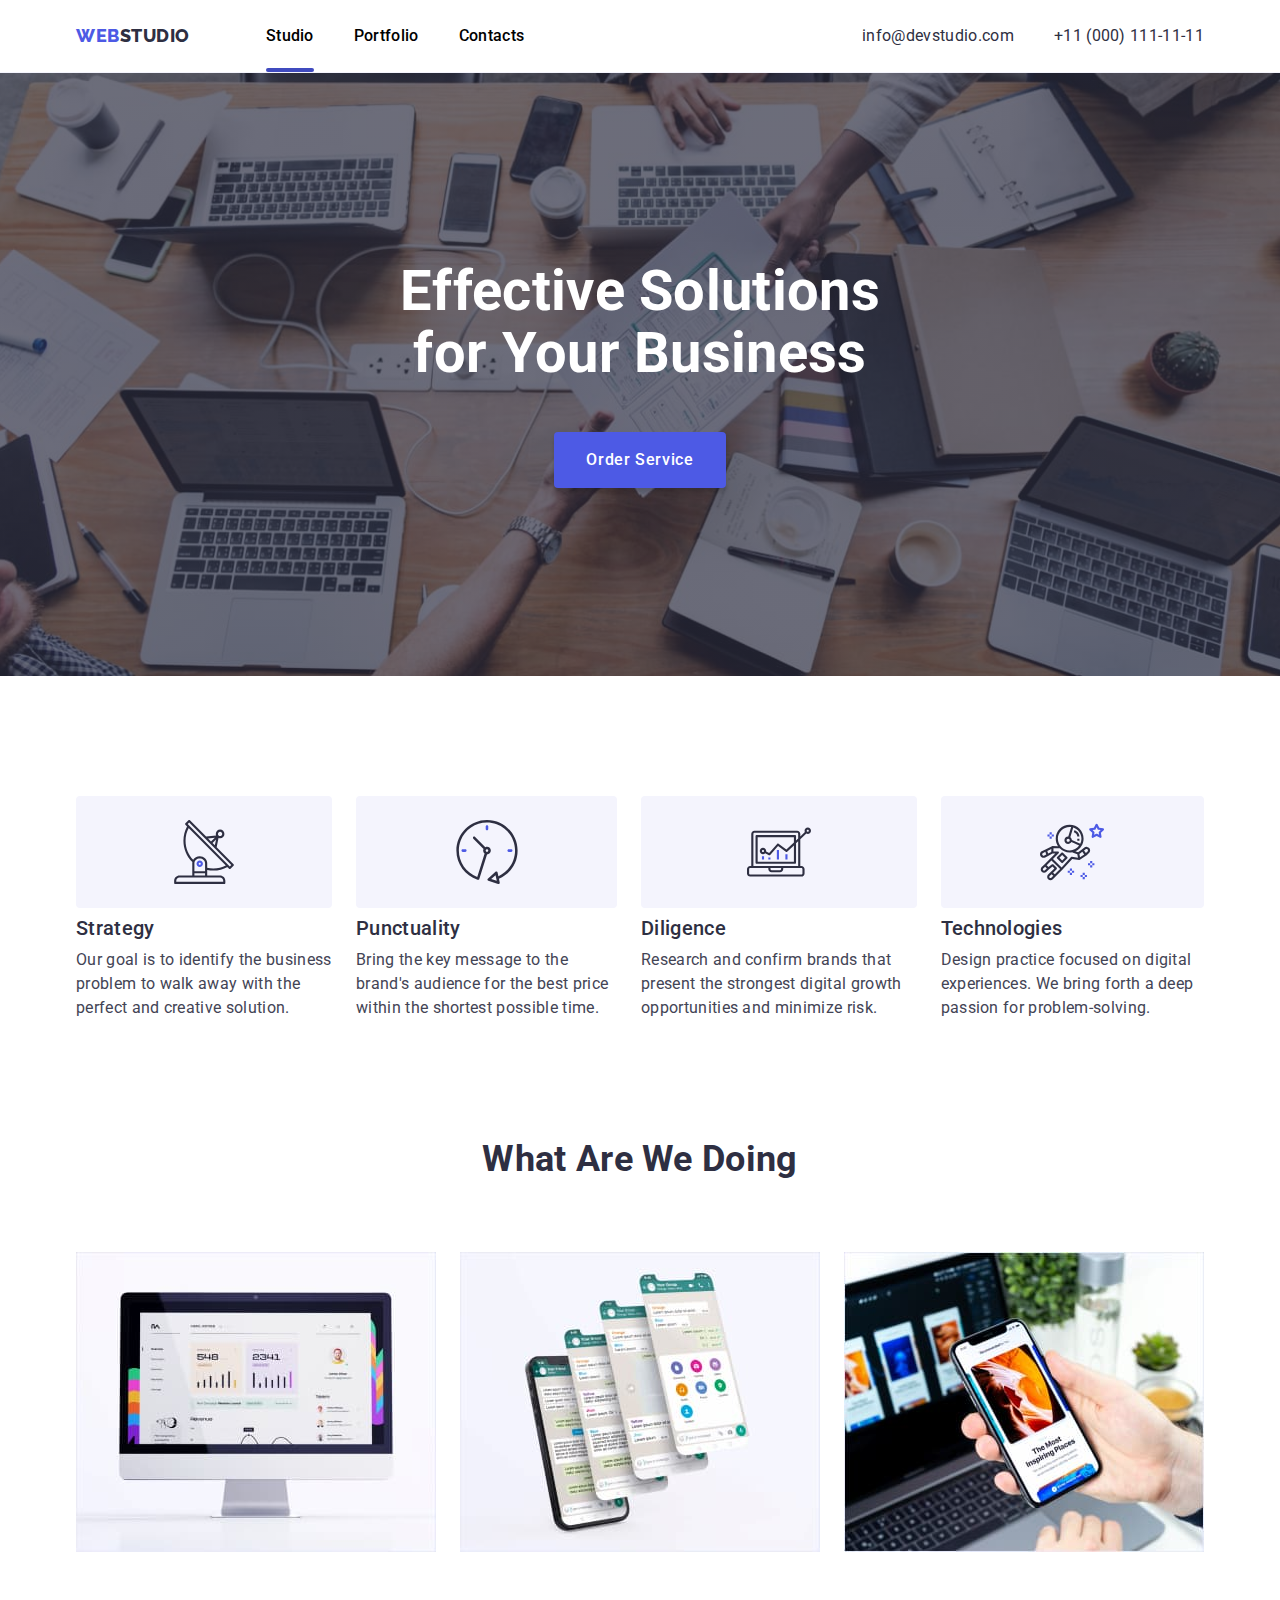
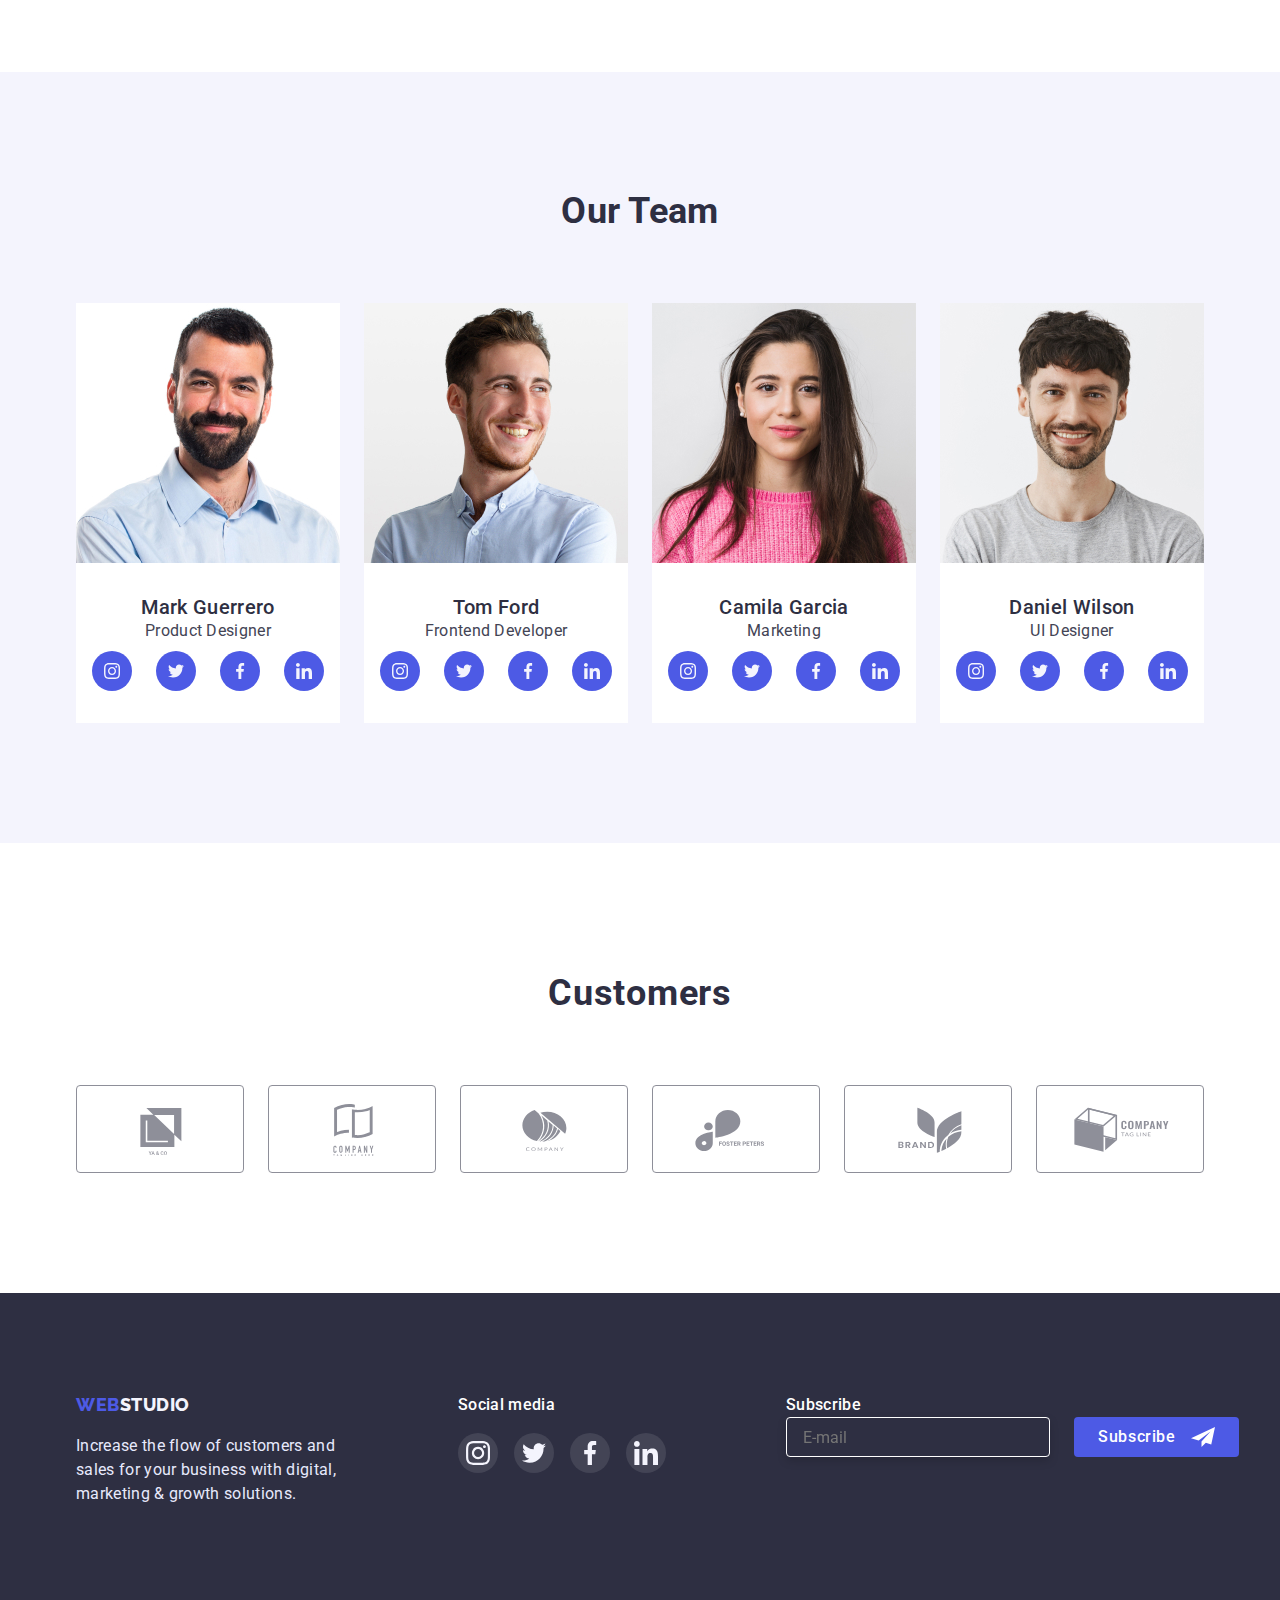
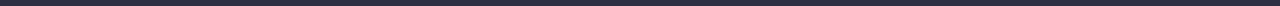
==== index.html @ cfc68f7b "hw-06" ====
<!DOCTYPE html>
<html lang="en">
  <head>
    <meta charset="UTF-8" />
    <meta name="viewport" content="width=device-width, initial-scale=1.0" />
    <title>WebStudio</title>
    <link rel="preconnect" href="https://fonts.googleapis.com" />
    <link rel="preconnect" href="https://fonts.gstatic.com" crossorigin />
    <link
      href="https://fonts.googleapis.com/css2?family=Raleway:wght@800&family=Roboto:wght@400;500;700&display=swap"
      rel="stylesheet"
    />
    <link
      rel="stylesheet"
      href="https://cdnjs.cloudflare.com/ajax/libs/modern-normalize/1.1.0/modern-normalize.min.css"
    />
    <link rel="stylesheet" href="./css/styles.css" />
  </head>

  <body class="body">
    <!--header-->
    <header class="header-page">
      <div class="container main-nav">
        <nav class="nav">
          <a href="./index.html" class="logo link">
            <span class="web-logo">Web</span>Studio
          </a>
          <ul class="site-nav list">
            <li class="item"><a href="./" class="link curent">Studio</a></li>
            <li class="item">
              <a href="./portfolio.html" class="link">Portfolio</a>
            </li>
            <li class="item"><a href="./" class="link">Contacts</a></li>
          </ul>
        </nav>
        <address class="auht">
          <ul class="auht-nav list">
            <li class="item">
              <a href="mailto:info@devstudio.com" class="link"
                >info@devstudio.com</a
              >
            </li>
            <li class="item">
              <a href="tel:+110001111111" class="link">+11 (000) 111-11-11</a>
            </li>
          </ul>
        </address>
      </div>
    </header>

    <main>
      <!--hero-->
      <section class="hero">
        <div class="container">
          <h1 class="hero-tittle">
            Effective Solutions <br />
            for Your Business
          </h1>
          <button data-modal-open class="hero-button" type="button">Order Service</button>
        </div>
        <div class="backdrop is-hidden" data-modal>
   <div class="modal">

  
   <form class="form">
    <p class="form-tittle">Leave your contacts and we will call you back</p>
    
   <div class="form-field">
    <label class="form-label" for="name">Name</label>
    <input class="form-imput" type="text" name="name" id="name" autofocus>
    <svg class="form-icon" width="18px" height="24px">
      <use class="form-icon-type" href="./images/symbol-defs.svg#icon-person-black"></use>
    </svg>
    
   </div>

   <div class="form-field">
    <label class="form-label" for="tel">Phone</label>
    <input class="form-imput" type="tel" name="tel" id="tel">
    <svg class="form-icon" width="18px" height="24px">
      <use class="form-icon-type" href="./images/symbol-defs.svg#icon-phone-black"></use>
    </svg>
   </div>

   <div class="form-field">
    <label class="form-label" for="email">Email</label>
    <input class="form-imput" type="email" name="mail" id="email">
     <svg class="form-icon" width="18px" height="24px">
      <use class="form-icon-type" href="./images/symbol-defs.svg#icon-email-black"></use>
     </svg>
    </div>

   <div class="form-field">
    <label class="form-label" for="comment">Comment</label>
    <textarea class="form-imput-comment" name="comment" id="comment"  rows="10" placeholder="Text input"></textarea>
    </div>
   
   <div class="form-field-policy">
<label class="form-label-policy">
   <input class="form-imput-policy" type="checkbox" name="policy" id="policy">
   <span class="policy-icon"></span>
  <label  for="policy">I accept the terms and conditions of the 
     <a class="form-policy-link" href="">Privacy Policy</a></label>
    </label>
   </div>

    <button class="form-button" type="submit">Send</button>
   </form>

  

   <button data-modal-close class="modal-close" type="button">

    <svg class="backdrop-icon" width="8px" height="8px">
        <use class="backdrop-img"
             href="./images/symbol-defs.svg#icon-close-black"
       ></use>
    </svg>
   </button>
   </div>
        </div>
      </section>

      <!--work tips-->
      <section class="sct">
        <div class="container work-sct">
          <h2 hidden>Qality</h2>
          <ul class="work-list list">
            <li class="item">
              <div class="work-img">
                      <svg class="work-icon" width="64" height="64">
                        <use
                          href="./images/symbol-defs.svg#icon-antena"
                        ></use>
                      </svg>
              </div>
              <h3 class="section">Strategy</h3>
              <p class="section-tittle">
                Our goal is to identify the business problem to walk away with
                the perfect and creative solution.
              </p>
            </li>
            <li class="item">
              <div class="work-img">
                <svg class="work-social-icon" width="64" height="64">
                        <use href="./images/symbol-defs.svg#icon-clock"></use>
                      </svg>
              </div>
              <h3 class="section">Punctuality</h3>
              <p class="section-tittle">
                Bring the key message to the brand's audience for the best price
                within the shortest possible time.
              </p>
            </li>
            <li class="item">
              <div class="work-img">
                 <svg class="work-social-icon" width="64" height="64">
                        <use
                          href="./images/symbol-defs.svg#icon-diagram"
                        ></use>
                      </svg>
              </div>
              <h3 class="section">Diligence</h3>
              <p class="section-tittle">
                Research and confirm brands that present the strongest digital
                growth opportunities and minimize risk.
              </p>
            </li>
            <li class="item">
              <div class="work-img">
                <svg class="work-social-icon" width="64" height="64">
                        <use
                          href="./images/symbol-defs.svg#icon-astronaut"
                        ></use>
                      </svg>
              </div>
              <h3 class="section">Technologies</h3>
              <p class="section-tittle">
                Design practice focused on digital experiences. We bring forth a
                deep passion for problem-solving.
              </p>
            </li>
          </ul>
        </div>
      </section>

      <!--What are we doing-->

      <section class="doing-sct">
        <div class="container">
          <h2 class="tittle-two">What are we doing</h2>
          <ul class="doing-list list">
            <li class="doing-tittle item">
              <img src="./images/img1.jpg" alt="personalcomputer" width="360" />
            </li>
            <li class="doing-tittle item">
              <img src="./images/img2.jpg" alt="phonewithscreen" width="360" />
            </li>
            <li class="doing-tittle item">
              <img src="./images/img3.jpg" alt="laptopandphone" width="360" />
            </li>
          </ul>
        </div>
      </section>

      <!--team-->

      <section class="sct-team">
        <div class="container">
          <h2 class="tittle-two-team">Our Team</h2>
          <ul class="team-list list">
            <li class="team-item">
              <img
                class="team-img"
                src="./images/img4.jpg"
                alt="Mark Guerrero"
                width="264"
              />
              <div class="team-container">
                <h3 class="team-section">Mark Guerrero</h3>
                <p class="team-tittle">Product Designer</p>
                <ul class="team-social-list list">
                  <li class="team-social-item link">
                    <a href="" class="team-social-link">
                      <svg class="team-social-icon" width="16" height="16">
                        <use
                          href="./images/symbol-defs.svg#icon-instagram"
                        ></use>
                      </svg>
                    </a>
                  </li>
                  <li class="team-social-item link">
                    <a href="" class="team-social-link">
                      <svg class="team-social-icon" width="16" height="16">
                        <use href="./images/symbol-defs.svg#icon-twitter"></use>
                      </svg>
                    </a>
                  </li>
                  <li class="team-social-item link">
                    <a href="" class="team-social-link">
                      <svg class="team-social-icon" width="16" height="16">
                        <use
                          href="./images/symbol-defs.svg#icon-facebook"
                        ></use>
                      </svg>
                    </a>
                  </li>
                  <li class="team-social-item link">
                    <a href="" class="team-social-link">
                      <svg class="team-social-icon" width="16" height="16">
                        <use
                          href="./images/symbol-defs.svg#icon-linkedin"
                        ></use>
                      </svg>
                    </a>
                  </li>
                </ul>
              </div>
            </li>
            <li class="team-item">
              <img
                class="team-img"
                src="./images/img5.jpg"
                alt="Tom Ford"
                width="264"
              />
              <div class="team-container">
                <h3 class="team-section">Tom Ford</h3>
                <p class="team-tittle">Frontend Developer</p>
                <ul class="team-social-list list">
                  <li class="team-social-item link">
                    <a href="" class="team-social-link">
                      <svg class="team-social-icon" width="16" height="16">
                        <use
                          href="./images/symbol-defs.svg#icon-instagram"
                        ></use>
                      </svg>
                    </a>
                  </li>
                  <li class="team-social-item link">
                    <a href="" class="team-social-link">
                      <svg class="team-social-icon" width="16" height="16">
                        <use href="./images/symbol-defs.svg#icon-twitter"></use>
                      </svg>
                    </a>
                  </li>
                  <li class="team-social-item link">
                    <a href="" class="team-social-link">
                      <svg class="team-social-icon" width="16" height="16">
                        <use
                          href="./images/symbol-defs.svg#icon-facebook"
                        ></use>
                      </svg>
                    </a>
                  </li>
                  <li class="team-social-item link">
                    <a href="" class="team-social-link">
                      <svg class="team-social-icon" width="16" height="16">
                        <use
                          href="./images/symbol-defs.svg#icon-linkedin"
                        ></use>
                      </svg>
                    </a>
                  </li>
                </ul>
              </div>
            </li>
            <li class="team-item">
              <img
                class="team-img"
                src="./images/img6.jpg"
                alt="Camila Garcia"
                width="264"
              />
              <div class="team-container">
                <h3 class="team-section">Camila Garcia</h3>
                <p class="team-tittle">Marketing</p>
                <ul class="team-social-list list">
                  <li class="team-social-item link">
                    <a href="" class="team-social-link">
                      <svg class="team-social-icon" width="16" height="16">
                        <use
                          href="./images/symbol-defs.svg#icon-instagram"
                        ></use>
                      </svg>
                    </a>
                  </li>
                  <li class="team-social-item link">
                    <a href="" class="team-social-link">
                      <svg class="team-social-icon" width="16" height="16">
                        <use href="./images/symbol-defs.svg#icon-twitter"></use>
                      </svg>
                    </a>
                  </li>
                  <li class="team-social-item link">
                    <a href="" class="team-social-link">
                      <svg class="team-social-icon" width="16" height="16">
                        <use
                          href="./images/symbol-defs.svg#icon-facebook"
                        ></use>
                      </svg>
                    </a>
                  </li>
                  <li class="team-social-item link">
                    <a href="" class="team-social-link">
                      <svg class="team-social-icon" width="16" height="16">
                        <use
                          href="./images/symbol-defs.svg#icon-linkedin"
                        ></use>
                      </svg>
                    </a>
                  </li>
                </ul>
              </div>
            </li>
            <li class="team-item">
              <img
                class="team-img"
                src="./images/img7.jpg"
                alt="Daniel Wilson"
                width="264"
              />
              <div class="team-container">
                <h3 class="team-section">Daniel Wilson</h3>
                <p class="team-tittle">UI Designer</p>
                <ul class="team-social-list list">
                  <li class="team-social-item link">
                    <a href="" class="team-social-link">
                      <svg class="team-social-icon" width="16" height="16">
                        <use
                          href="./images/symbol-defs.svg#icon-instagram"
                        ></use>
                      </svg>
                    </a>
                  </li>
                  <li class="team-social-item link">
                    <a href="" class="team-social-link">
                      <svg class="team-social-icon" width="16" height="16">
                        <use href="./images/symbol-defs.svg#icon-twitter"></use>
                      </svg>
                    </a>
                  </li>
                  <li class="team-social-item link">
                    <a href="" class="team-social-link">
                      <svg class="team-social-icon" width="16" height="16">
                        <use
                          href="./images/symbol-defs.svg#icon-facebook"
                        ></use>
                      </svg>
                    </a>
                  </li>
                  <li class="team-social-item link">
                    <a href="" class="team-social-link">
                      <svg class="team-social-icon" width="16" height="16">
                        <use
                          href="./images/symbol-defs.svg#icon-linkedin"
                        ></use>
                      </svg>
                    </a>
                  </li>
                </ul>
              </div>
            </li>
          </ul>
        </div>
      </section>
      <!-- customers -->
      <section class="cst-section">
        <div class="container">
          <h2 class="tittle-cst">Customers</h2>
          <ul class="cst-list list">
            <li class="cst-item"><a href="" class="cst-link link">
            <svg class="cst-icon" width="104" height="56">
              <use href="./images/symbol-defs.svg#icon-Logo">
              </use>
            </svg>
            </a>
          </li>
            <li class="cst-item"><a href="" class="cst-link link">
            <svg class="cst-icon" width="104" height="56">
              <use href="./images/symbol-defs.svg#icon-Logo-two">
              </use>
            </svg>
            </a>
          </li>
            <li class="cst-item"><a href="" class="cst-link link">
            <svg class="cst-icon" width="104" height="56">
              <use href="./images/symbol-defs.svg#icon-Logo-three">
              </use>
            </svg>
            </a>
          </li>
            <li class="cst-item"><a href="" class="cst-link link">
              <svg class="cst-icon" width="104" height="56"> 
                <use href="./images/symbol-defs.svg#icon-Logo-four">
               </use>
              </svg>
            </a>
          </li>
            <li class="cst-item"><a href="" class="cst-link link">
            <svg class="cst-icon" width="104" height="56">
              <use href="./images/symbol-defs.svg#icon-Logo-five">
              </use>
            </svg>
            </a>
          </li>
            <li class="cst-item"><a href="" class="cst-link link">
            <svg class="cst-icon" width="104" height="56">
              <use href="./images/symbol-defs.svg#icon-Logo-six">
              </use>
            </svg>
          </a>
        </li>
          </ul>
        </div>
        </section>
    <!--footer-->
    <footer class="footer">
      <div class="container">
        <ul class="footer-list list" >
          <li class="footer-link">
            <a href="./index.html" class="footer-logo">
              <span class="web-logo">Web</span>Studio
            </a>
            <p class="footer-peregraph">
              Increase the flow of customers and 
              sales for your business with digital,
              marketing & growth solutions.
            </p>
          </li>
          <li class="footer-link">
            <p class="footer-social-text">Social media</p>
            <ul class="footer-social-list list">
                  <li class="footer-social-item link">
                    <a href="" class="footer-social-link">
                      <svg class="footer-social-icon" width="24" height="24">
                        <use
                          href="./images/symbol-defs.svg#icon-instagram-two"
                        ></use>
                      </svg>
                    </a>
                  </li>
                  <li class="footer-social-item link">
                    <a href="" class="footer-social-link">
                      <svg class="footer-social-icon" width="24" height="24">
                        <use href="./images/symbol-defs.svg#icon-twitter-two"></use>
                      </svg>
                    </a>
                  </li>
                  <li class="footer-social-item link">
                    <a href="" class="footer-social-link">
                      <svg class="footer-social-icon" width="24" height="24">
                        <use
                          href="./images/symbol-defs.svg#icon-facebook-two"
                        ></use>
                      </svg>
                    </a>
                  </li>
                  <li class="footer-social-item link">
                    <a href="" class="footer-social-link">
                      <svg class="footer-social-icon" width="24" height="24">
                        <use
                          href="./images/symbol-defs.svg#icon-linkedin-two"
                        ></use>
                      </svg>
                    </a>
                  </li>
               </ul>
          </li>
          <li class="footer-link">
           <form class="sub-form">
            <label class="sub-label" for="email">Subscribe</label>
            <div class="sub-field">
              <input class="sub-input" 
              type="email" name="email" id="email" placeholder="E-mail" required>
              <button class="sub-button" type="submit">
                Subscribe
                <svg class="sub-icon" width="24" height="24">
                  <use href="./images/symbol-defs.svg#icon-Frame"></use>
                </svg>
              </button>
            </div>
           </form>
          </li>
        </ul>
      </div>
    </footer>
    <script src="./js/modal.js"></script>
  </body>
</html>
---- css/styles.css ----
html {
    box-sizing: border-box;
}
*,
*::before,
*::after {
    box-sizing: inherit;
}
:root{
    --primary-text-color: #2E2F42;
    --tittle-text-color: #434455;
    --acccent-color:#4D5AE5;
    --hover-text-color:#404BBF;
    --hero-text-color:#FFFFFF;
    --additional-text-color:#F4F4FD;
}
.body{ background-color: #ffffff;
    font-family: Roboto,sans-serif;
       letter-spacing: 0.02em;
}
.list{
    padding: 0;
    margin: 0;
    list-style: none;
}
.link{
    text-decoration:none;
}
.container{
    width: 1158px;
    padding-left: 15px;
    padding-right: 15px;
margin-left: auto;
margin-right: auto;
}
h1,
 h2,
  h3,
  h4,
  h5,
  p {
    margin: 0;
}
.curent{
    position: relative;
}
.curent::after{
    content: '';
    position: absolute;
    left: 0;
    bottom: 0;
    display: block;
    width: 100%;
    height: 4px;
    background-color: var(--hover-text-color);
    border-radius: 2px;
    transition: var(--curent-color);
    margin-top: 24px;

}
img{
    display: block;
    max-width: 100%;
    height: auto;
}
textarea{
    resize: none;
}
/* header */
.header-page{
    border-bottom: 1px solid var(--additional-text-color)
}
.main-nav{
    display: flex;
    align-items: center;
}
.logo{
    color:var(--primary-text-color);
font-family: 'Raleway';
font-weight: 800;
font-size: 18px;
line-height: 1.33;
letter-spacing: 0.03em;
text-transform: uppercase;
}
.logo {
    display: block;
    padding-top: 24px;
    padding-bottom: 24px;
    transition-property: var(--primary-text-color);
    transition-duration: 250ms;
    transition-timing-function: cubic-bezier(0.4, 0, 0.2, 1);
}
.web-logo{
    color:var(--acccent-color);
}
.web-logo:hover,
.web-logo:focus{
 color: var(--primary-text-collor);
}
.logo:hover,
.logo:focus{
    color:var(--hover-text-color);
}


/* site nav */
.nav{
   display: flex;
    align-items: center;
}
  .site-nav{
    display: flex;
    margin-left: 76px;
  }
  .site-nav .item {
    margin-right: 40px;
  }
  .site-nav .item:last-child{
    margin-right: 0;
  }
  .site-nav .link {
    display: block;
    padding-top: 24px;
    padding-bottom: 24px;
    color:var(--primary-text-collor);
    font-family: 'Roboto';
font-weight: 500;
font-size: 16px;
line-height: 1.5;
letter-spacing: 0.02em;
transition-property: var(--primary-text-color);
    transition-duration: 250ms;
    transition-timing-function: cubic-bezier(0.4, 0, 0.2, 1);
  }  
  .site-nav a:hover,
  .site-nav a:focus{
    color:var(--hover-text-color);
  }



/* auht nav */
.auht{
    margin-left: auto; 
}
.auht-nav{
display: flex;
}
.auht-nav .item + .item{
    margin-left: 40px;
}
.auht-nav .link{
    display: block;
    padding-top: 24px;
    padding-bottom: 24px;
    color: var(--primary-text-color);
font-style: normal;
font-weight: 400;
font-size: 16px;
line-height: 1.5;
letter-spacing: 0.02em;
transition-property: var(--primary-text-color);
    transition-duration: 250ms;
    transition-timing-function: cubic-bezier(0.4, 0, 0.2, 1);
}

.auht-nav a:hover,
.auht-nav a:focus{color:var(--hover-text-color);}


/* hero */
.hero{
    background-image: linear-gradient(rgba(46, 47, 66, 0.7),rgba(46, 47, 66, 0.7)), url(../images/people-office.jpg);
    background-repeat: no-repeat;
    background-position:center;
    background-size: cover;
}
.hero{
    padding-top: 188px;
    padding-bottom: 188px;
    background-color: var(--primary-text-color)
}
.hero-tittle{
    margin-bottom: 48px;
  
    color: var(--hero-text-color);
 font-weight: 700;
font-size: 56px;
line-height: 1.1;
text-align: center;
}
.hero-button{
    margin-left: auto;
    margin-right: auto;
display: flex;
flex-direction: row;
align-items: flex-start;
padding: 16px 32px;
gap: 10px;
border: none;
box-shadow: 0px 4px 4px rgba(0, 0, 0, 0.15);
border-radius: 4px;
color: var(--hero-text-color);
background-color: var(--acccent-color);
transition-property: background-color,color;
    transition-duration: 250ms;
    transition-timing-function: cubic-bezier(0.4, 0, 0.2, 1);

}
.hero-button:hover,
.hero-button:focus{
    color: var(--hero-text-color);
    background-color:var(--hover-text-color);
}
.hero-button{
    font-family:inherit;
font-family: 'Roboto';
font-style: normal;
font-weight: 500;
font-size: 16px;
line-height: 1.5;
display: flex;
align-items: center;
letter-spacing: 0.04em;
}

/* modal */
.backdrop{
position: fixed;
width: 100%;
height: 100%;
left: 0;
top: 0;
background: rgba(46, 47, 66, 0.4);
opacity: 1;
transition: opacity 250ms cubic-bezier(0.4, 0, 0.2, 1);
}
.backdrop.is-hidden{
    opacity:0;
    pointer-events: none;
}
.bacdrop.is-hiden .modal{
    transform: translate(-50%, -50%) scale(1.1);
}
.modal{
position: absolute;
Width:408px;
Height:576px;
top: 50%;
left: 50%;
transform: translate(-50%, -50%);
border-radius:4px;
background: #FCFCFC;
transform: translate(-50%, -50%) scale(1);
transition: transform 250ms cubic-bezier(0.4, 0, 0.2, 1) ;
}
.modal-close{
    position: absolute;
    display: flex;
    justify-content: center;
    align-items: center;
    top: 2%;
    left: 91%;
    width: 24px;
    height: 24px;
    color: #000;
    background: #E7E9FC;
border: 1px solid rgba(0, 0, 0, 0.1);
border-radius:50%;
 transition-property: color var(--hover-text-color);
    transition-duration: 250ms;
    transition-timing-function: cubic-bezier(0.4, 0, 0.2, 1);
}
.modal-close:hover,
.modal-close:focus{ 
    color: #FFFFFF;   
background-color: var(--hover-text-color);
}
.backdrop-icon{
    fill: currentColor;
}

/* Form modal */

.form{
    padding-top: 72px;
    padding-bottom: 24px;
    margin-left: auto;
    margin-right: auto;
}

.form-tittle{
    margin-bottom: 16px;
    color: var(--primary-text-color);
font-family: 'Roboto';
font-weight: 500;
font-size: 16px;
line-height: 1.5px;
text-align: center;
letter-spacing: 0.02em;
}
.form-field{
    position: relative;
    display: flex;
    flex-direction: column;
    margin-bottom: 8px;
    width: 360px;
    margin-left: auto;
    margin-right: auto;

}


.form-label {

font-family: 'Roboto';
font-weight: 400;
font-size: 12px;
line-height: 1.7;
letter-spacing: 0.04em;
color: #8E8F99;
}
.form-imput {
    padding-left: 32px;
    height: 40px;
    border: 1px solid #2E2F42;
border-radius: 4px;
background: #FCFCFC;
transition-property: background-color,color;
transition-duration: 250ms;
transition-timing-function: cubic-bezier(0.4, 0, 0.2, 1);
}
.form-imput:focus{
    border: 1px solid #4D5AE5;
border-radius: 4px;
outline: none;
}
.form-icon {
    position: absolute;
    display: block;
    top: 66%;
    left: 3%;
    transform: translateY(-50%);
}
.form-imput:focus + .form-icon {
fill: #4D5AE5;
}

.form-imput-comment {
height: 120px;
}
.form-imput-comment:focus {
     border: 1px solid #4D5AE5;
border-radius: 4px;
outline: none;
}


.form-field-policy{
    display: flex;
    align-items: center;
width: 360px;
margin-left: auto;
margin-right: auto;
color: #8E8F99;
font-family: 'Roboto';
font-weight: 400;
font-size: 12px;
line-height: 1.7;
letter-spacing: 0.04em;
}
.form-label-policy{
    display: flex;
    align-items: center;
   
}
.form-policy-link {
    color: var(--hover-text-color);
}

.form-imput-policy{
   -webkit-appearance:none;
   -moz-appearance:none;
   appearance: none;

  position: absolute;
}
.policy-icon{
    margin-right: 8px;
    display:inline-block;
   
    width: 16px;
    height: 16px;
    border: 1px solid #2E2F42;
    border-radius: 2px;
}
.form-imput-policy:checked + .policy-icon{
    border:#404BBF ;
    background: #404BBF;
    background-image: url(../images/vector.svg);
background-size: 10px 8px;
background-position: 50% 50%;
background-origin: border-box;
background-repeat: no-repeat;
}


.form-button {
margin: 24px 120px;
width: 169px;
height: 56px;
border: none;
box-shadow: 0px 4px 4px rgba(0, 0, 0, 0.15);
border-radius: 4px;
color: var(--hero-text-color);
background-color: var(--acccent-color);
transition-property: background-color,color;
transition-duration: 250ms;
transition-timing-function: cubic-bezier(0.4, 0, 0.2, 1);
}
.form-button:hover,
.form-button:focus{
    background: #404BBF;
}







/* work tips */
.sct{
   padding-top: 120px;
}
.work-social-list {
    display: flex;
    justify-content: center;
}
.work-list{
    display: flex;
}
.work-list .item{
    margin-right: 24px;
}
.work-img {
    display: flex;
    justify-content: center;
    align-items: center;
    margin-bottom: 8px;
    height: 112px;
    border-radius: 4px;
    background-color: var(--additional-text-color);
}
.work-list .item:last-child{
 margin-right: 0;
}

.tittle-two{
   margin-bottom: 72px;
    color: var(--primary-text-color);
font-weight: 700;
font-size: 36px;
line-height: 1.1;
text-align: center;
text-transform: capitalize;
}
.section { 
  color: var(--primary-text-color);
font-weight: 500;
font-size: 20px;
line-height: 1.2;
}
.section-tittle{
    margin-bottom: 0px;
    margin-top: 8px;
   color: var(--tittle-text-color);
font-weight: 400;
font-size: 16px;
line-height: 1.5;
}
/* what are we doing */
.doing-sct{
    padding-top: 120px;
    padding-bottom: 120px;
}
.doing-list{
    display: flex;
    justify-content: space-between;
}
.doing-list .item{
    margin-right: 24px;
}
.doing-list .item:last-child{
    margin-right: 0;
}


/* team */
.sct-team{
    margin-top: 0;
    margin-bottom: 0;
    padding-top: 120px;
    padding-bottom: 120px;
    background-color:var(--additional-text-color);
}
.tittle-two-team{
    margin-bottom: 72px;
     color: var(--primary-text-color);
font-weight: 700;
font-size: 36px;
line-height: 1.1;
text-align: center;
text-transform: capitalize;
}
.team-list{
    display: flex;
    align-items: center;
    justify-content: space-between;
}
.team-item{
    background-color: var(--hero-text-color);
    
}
.team-img{
    margin-top: 0;
    margin-bottom: 0;
    transition-property: box-shadow;
    transition-duration: 250ms;
    transition-timing-function: cubic-bezier(0.4, 0, 0.2, 1);
}
.team-img:hover,
.team-img:focus{
    box-shadow: 0px 2px 1px 0px rgba(46, 47, 66, 0.08), 
    0px 1px 1px 0px rgba(46, 47, 66, 0.16),
     0px 1px 6px 0px rgba(46, 47, 66, 0.08);
}
.team-container{
   padding-top: 32px;
    padding-bottom: 32px;
    transition-property: box-shadow;
    transition-duration: 250ms;
    transition-timing-function: cubic-bezier(0.4, 0, 0.2, 1);
}
.team-container:hover,
.team-container:focus{
box-shadow: 0px 2px 1px 0px rgba(46, 47, 66, 0.08), 
    0px 1px 1px 0px rgba(46, 47, 66, 0.16),
     0px 1px 6px 0px rgba(46, 47, 66, 0.08);
}
.team-section{
    color: var(--primary-text-color);
font-weight: 500;
font-size: 20px;
line-height: 1.2;
text-align: center;
}
.team-tittle{
    color: var(--tittle-text-color);
font-weight: 400;
font-size: 16px;
line-height: 1.5;
text-align: center;
margin-bottom: 8px;
}
.team-social-list {
    display: flex;
justify-content: center;
padding: 0px;
gap: 24px;

}
.team-social-item {
    width: 40px;
    height: 40px;
}
.team-social-link {
    justify-content: center;
    display: flex;
    width: 100%;
    height: 100%;
    border-radius: 50%;
    background-color: var(--acccent-color);
    align-items: center;
    transition-property: var(--acccent-color);
    transition-duration: 250ms;
    transition-timing-function: cubic-bezier(0.4, 0, 0.2, 1);
}
.team-social-link:hover,
.team-social-link:focus{
    background-color: var(--hover-text-color);
}


/* customers */
.cst-section{
    padding-top: 130px;
    padding-bottom: 120px;
}
.tittle-cst {
    margin-bottom: 72px;
    font-family: 'Roboto';
font-style: normal;
font-weight: 700;
font-size: 36px;
line-height: 40px;
text-align: center;
letter-spacing: 0.02em;
text-transform: capitalize;
color: var(--primary-text-color);
}
.cst-list {
    display: flex;
    justify-content: center;
    gap: 24px;
    margin: auto;
}
.cst-item {
     width: 168px;
    height: 88px;
}
.cst-link {
     display: flex;
    justify-content: center;
    align-items: center;
    width: 100%;
    height: 100%;
    color: rgba(142, 143, 153, 1);

    background-color: var(--hero-text-color);
    border: 1px solid  rgba(142, 143, 153, 1);
    border-radius: 4px;
    transition-property: color, border;
    transition-duration: 250ms;
    transition-timing-function: cubic-bezier(0.4, 0, 0.2, 1);

}
.cst-link:hover,
.cst-link:focus{
    color: var(--hover-text-color);
    border: 1px solid var(--hover-text-color)
}
.cst-icon {
    fill: currentColor;
}


/* footer */
.footer{
    padding-top: 100px;
    padding-bottom: 100px;
    background-color: var(--primary-text-color);
}
.footer-peregraph{
    width: 262px;
 margin-top: 0;
 margin-bottom: 0;
    color: #E7E9FC;
font-weight: 400;
font-size: 1.5;
line-height: 24px;
}
.footer-logo{
    margin-top: 0;
    margin-bottom: 16px;
    display: block;

color: var(--additional-text-color);
    font-family: 'Raleway';
font-weight: 800;
font-size: 18px;
line-height: 1.37;
letter-spacing: 0.03em;
text-transform: uppercase;
text-decoration: none;
transition-property: var(--additional-text-color);
transition-duration: 250ms;
transition-timing-function: cubic-bezier(0.4, 0, 0.2, 1);
}
.footer-logo:hover,
.footer-logo:focus{
    color:var(--acccent-color);
}

.footer-list{
    display: flex;
gap: 120px;
}
.footer-social-text{
margin-bottom: 16px;

color: var(--hero-text-color);
font-family: 'Roboto';
font-style: normal;
font-weight: 500;
font-size: 16px;
line-height: 1.5;
letter-spacing: 0.02em;

}
.footer-social-list {
    display: flex;
    justify-content: center;
    gap: 16px;
}

.footer-social-item {
   width: 40px;
   height: 40px; 
   transition-property: background-color;
    transition-duration: 250ms;
    transition-timing-function: cubic-bezier(0.4, 0, 0.2, 1);
}
.footer-social-link {
    justify-content: center;
    display: flex;
    width: 100%;
    height: 100%;
    border-radius: 50%;

    background-color: var(--tittle-text-color);
    align-items: center;
    transition-property: background-color;
    transition-duration: 250ms;
    transition-timing-function: cubic-bezier(0.4, 0, 0.2, 1);
}
.footer-social-item :hover,
.footer-social-item :focus{
 background-color: #31d0aa;
}

.sub-label {
    font-family: 'Roboto';
font-weight: 500;
font-size: 16px;
line-height: 24px;
letter-spacing: 0.02em;
color: #FFFFFF;
}
.sub-field {
    display: flex;
width: 463px;
}
.sub-input {
   width: 264px;
    height: 40px;
    margin-right: 24px;
    background-color: var(--primary-text-color);
    border: 1px solid #FFFFFF;
filter: drop-shadow(0px 4px 4px rgba(0, 0, 0, 0.15));
border-radius: 4px;
outline: transparent;
padding-left: 16px;
}
.sub-button {
position: relative;
display: flex;
padding-left: 24px;
align-items: center;
 width: 165px;
 height: 40px;
color: #ffffff;
font-family: 'Roboto';
font-weight: 500;
font-size: 16px;
line-height: 1.5;
text-align: center;
letter-spacing: 0.04em;
background: #4D5AE5;
border: #4D5AE5;
border-radius: 4px;
 transition-property: background-color;
transition-duration: 250ms;
transition-timing-function: cubic-bezier(0.4, 0, 0.2, 1);
}
.sub-button:hover,
.sub-button:focus{
    background-color: #404BBF;;
}
.sub-icon {
    position:absolute;
    top: 8px;
    left: 117px;

}



/* portfolio */
.portfolio-curent{
    position: relative;
}
.portfolio-curent::after{
    content: '';
    position: absolute;
    left: 0;
    bottom: 0;
    display: block;
    width: 100%;
    height: 4px;
    background-color: var(--hover-text-color);
    border-radius: 2px;
    transition: var(--curent-color);
    margin-top: 24px;
}



/* filter */
.portfolio-section{
padding-top: 96px;
padding-bottom: 120px;
}
.filter-list{
    display: flex;
    justify-content: center;
    margin-top: 0;
    margin-bottom: 72px;
}
.filter-list .filter-item{
    margin-right: 24px;
}
.filter-list .filter-item:last-child{
    margin-right: 0;
}
.portfolio-button{
flex-direction: row;
align-items: flex-start;
padding: 12px 24px;
 display: inline-block;
border: 1px solid #E7E9FC;
border-radius: 4px;
    color: var(--acccent-color);
font-weight: 500;
font-size: 16px;
line-height: 1.5;
text-align: center;
letter-spacing: 0.04em;
}
.portfolio-button{
background-color: var(--additional-text-color);
transition-property: var(--acccent-color),box-shadow;
    transition-duration: 250ms;
    transition-timing-function: cubic-bezier(0.4, 0, 0.2, 1);
}
.portfolio-button:hover,
.portfolio-button:focus{
color: var(--hero-text-color);
box-shadow: 0px 3px 1px rgba(0, 0, 0, 0.1), 0px 2px 1px rgba(0, 0, 0, 0.08), 0px 2px 2px rgba(0, 0, 0, 0.12);
border-radius: 4px;
border-color: none;
}
.portfolio-button:hover,
.portfolio-button:focus{
    background-color:var(--hover-text-color);
}
.portfolio-button{
    cursor: pointer;
}


/* list works */
.works-list{
    display: flex;
    flex-wrap: wrap;
}
.works-portfolio{
    display: flex; 
    width: 360px; 
    margin-right: 24px;
    margin-bottom: 48px;
}
.works-portfolio:nth-child(3n){
    margin-right: 0px;
}
.works-portfolio:nth-last-child(-n+3){
    margin-bottom: 0;
}
.portfolio-link{
    
    display: block;
    transition-property: box-shadow;
    transition-duration: 250ms;
    transition-timing-function: cubic-bezier(0.4, 0, 0.2, 1);
}
.portfolio-link:hover,
.portfolio-link:focus{
    display: block;
box-shadow: 0px 2px 1px 0px rgba(46, 47, 66, 0.08),
0px 1px 1px 0px rgba(46, 47, 66, 0.16),
 0px 1px 6px 0px rgba(46, 47, 66, 0.08);
 opacity: 1;
}

.portfolio-thumb{
    position: relative;
    overflow: hidden;
}

.portfolio-animation{
    padding: 40px 32px;
    position: absolute;
    width: 360px;
    height: 300px;
top: 0;
left: 0;
transform: translateY(100%);
color: var(--additional-text-color);
background-color: rgba(77, 90, 229, 1);
opacity: 1;
transition: transform 250ms;
transition-timing-function:
cubic-bezier(0.4, 0, 0.2, 1);
}
.portfolio-link:hover .portfolio-animation{
    transform: translateY(0);
}
.works-container{
    padding-top: 32px;
    padding-right: 16px;
    padding-bottom: 32px;
    padding-left: 16px;
    border: 1px solid #E7E9FC;
    border-top: 0;

}
.section-portfolio{
color: var(--primary-text-color);
font-weight: 500;
font-size: 20px;
line-height: 1.2;
}
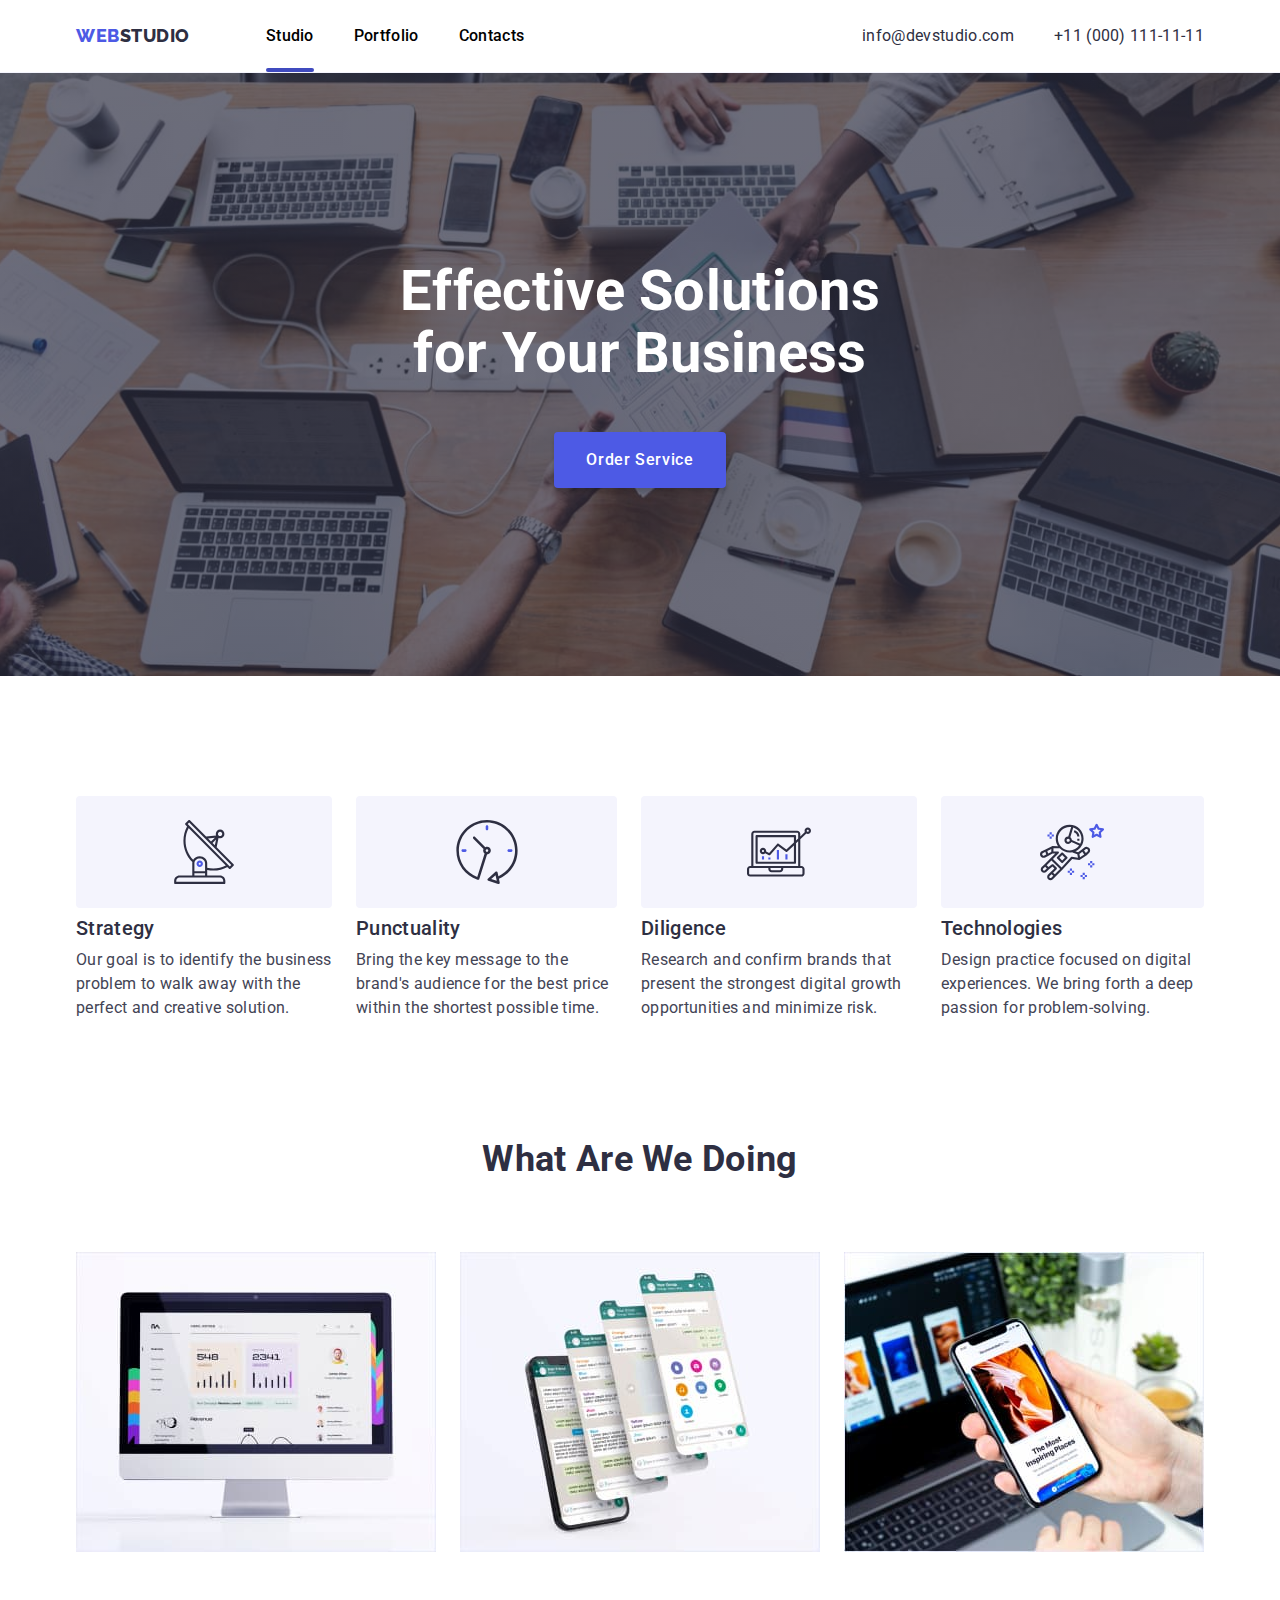
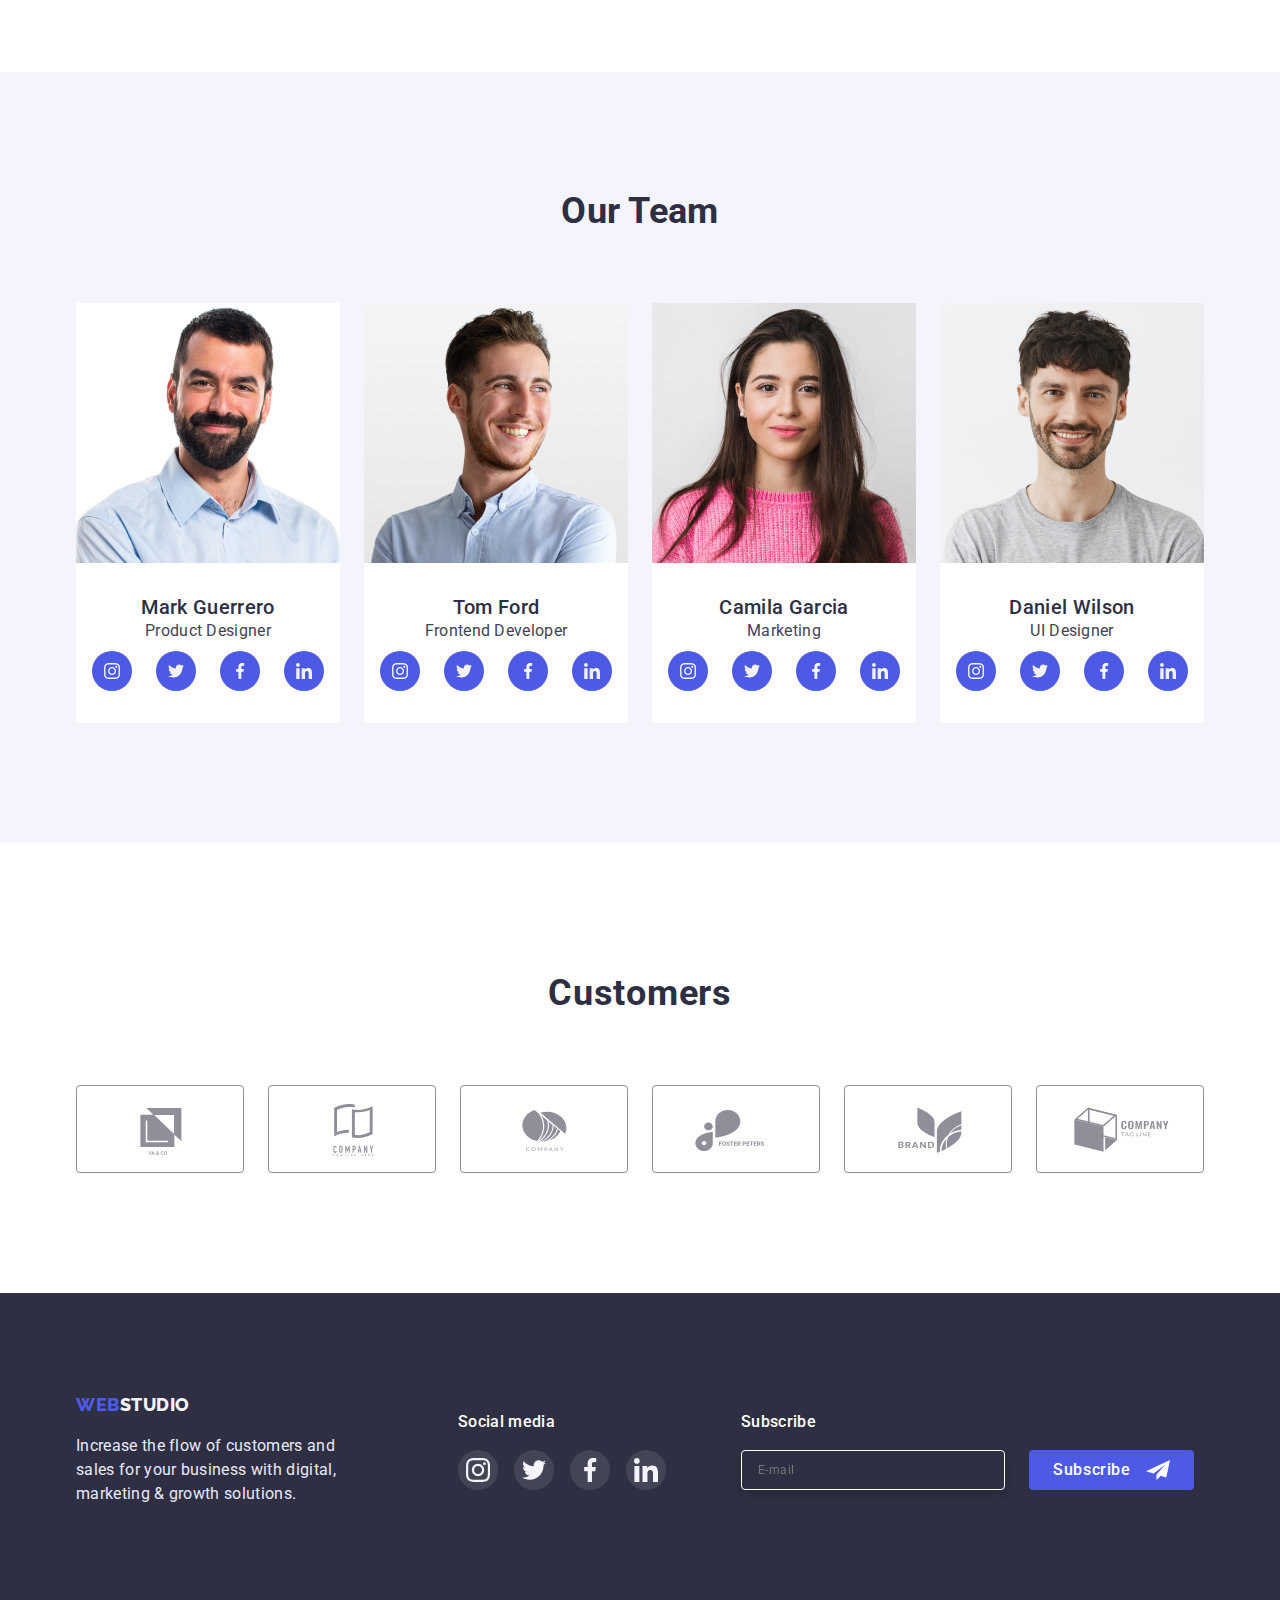
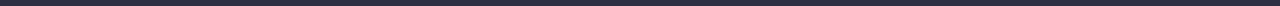
==== commit 304e608a: "hw-6-1" ====
--- a/index.html
+++ b/index.html
@@ -457,8 +457,8 @@
     <!--footer-->
     <footer class="footer">
       <div class="container">
-        <ul class="footer-list list" >
-          <li class="footer-link">
+      <div class="footer-group">
+          <div class="footer-link">
             <a href="./index.html" class="footer-logo">
               <span class="web-logo">Web</span>Studio
             </a>
@@ -467,8 +467,8 @@
               sales for your business with digital,
               marketing & growth solutions.
             </p>
-          </li>
-          <li class="footer-link">
+          </div>
+          <div class="footer-social">
             <p class="footer-social-text">Social media</p>
             <ul class="footer-social-list list">
                   <li class="footer-social-item link">
@@ -506,8 +506,8 @@
                     </a>
                   </li>
                </ul>
-          </li>
-          <li class="footer-link">
+          </div>
+          
            <form class="sub-form">
             <label class="sub-label" for="email">Subscribe</label>
             <div class="sub-field">
@@ -521,8 +521,8 @@
               </button>
             </div>
            </form>
-          </li>
-        </ul>
+          
+          </div>
       </div>
     </footer>
     <script src="./js/modal.js"></script>
--- a/css/styles.css
+++ b/css/styles.css
@@ -245,8 +245,11 @@
 }
 .modal{
 position: absolute;
-Width:408px;
-Height:576px;
+width:408px;
+padding-top: 72px;
+padding-left: 24px;
+padding-right: 24px;
+padding-bottom: 24px;
 top: 50%;
 left: 50%;
 transform: translate(-50%, -50%);
@@ -284,10 +287,7 @@
 /* Form modal */
 
 .form{
-    padding-top: 72px;
-    padding-bottom: 24px;
-    margin-left: auto;
-    margin-right: auto;
+   
 }
 
 .form-tittle{
@@ -296,7 +296,7 @@
 font-family: 'Roboto';
 font-weight: 500;
 font-size: 16px;
-line-height: 1.5px;
+line-height: 1.5;
 text-align: center;
 letter-spacing: 0.02em;
 }
@@ -324,8 +324,9 @@
 .form-imput {
     padding-left: 32px;
     height: 40px;
+    opacity: 0.2;
     border: 1px solid #2E2F42;
-border-radius: 4px;
+    border-radius: 4px;
 background: #FCFCFC;
 transition-property: background-color,color;
 transition-duration: 250ms;
@@ -348,7 +349,18 @@
 }
 
 .form-imput-comment {
-height: 120px;
+    padding-top: 8px;
+    padding-left: 16px;
+    height: 120px;
+    font-family: 'Roboto';
+font-weight: 400;
+font-size: 12px;
+line-height: 1;
+letter-spacing: 0.04em;
+
+opacity: 0.2;
+border: 1px solid #2E2F42;
+border-radius: 4px;
 }
 .form-imput-comment:focus {
      border: 1px solid #4D5AE5;
@@ -407,7 +419,9 @@
 
 
 .form-button {
-margin: 24px 120px;
+margin-top: 24px;
+margin-left: 25%;
+
 width: 169px;
 height: 56px;
 border: none;
@@ -648,9 +662,17 @@
 
 /* footer */
 .footer{
+    display: flex;
     padding-top: 100px;
     padding-bottom: 100px;
     background-color: var(--primary-text-color);
+}
+.footer-group{
+    display: flex;
+    align-items: center;
+}
+.footer-link{
+    margin-right: 120px;
 }
 .footer-peregraph{
     width: 262px;
@@ -683,10 +705,8 @@
     color:var(--acccent-color);
 }
 
-.footer-list{
-    display: flex;
-gap: 120px;
-}
+
+
 .footer-social-text{
 margin-bottom: 16px;
 
@@ -729,6 +749,9 @@
 .footer-social-item :focus{
  background-color: #31d0aa;
 }
+.sub-form{
+    margin-left: auto;
+}
 
 .sub-label {
     font-family: 'Roboto';
@@ -739,6 +762,7 @@
 color: #FFFFFF;
 }
 .sub-field {
+    margin-top: 16px;
     display: flex;
 width: 463px;
 }
@@ -747,6 +771,14 @@
     height: 40px;
     margin-right: 24px;
     background-color: var(--primary-text-color);
+    font-family: 'Roboto';
+font-style: normal;
+font-weight: 400;
+font-size: 12px;
+line-height: 2;
+letter-spacing: 0.04em;
+color: #FFFFFF;
+
     border: 1px solid #FFFFFF;
 filter: drop-shadow(0px 4px 4px rgba(0, 0, 0, 0.15));
 border-radius: 4px;
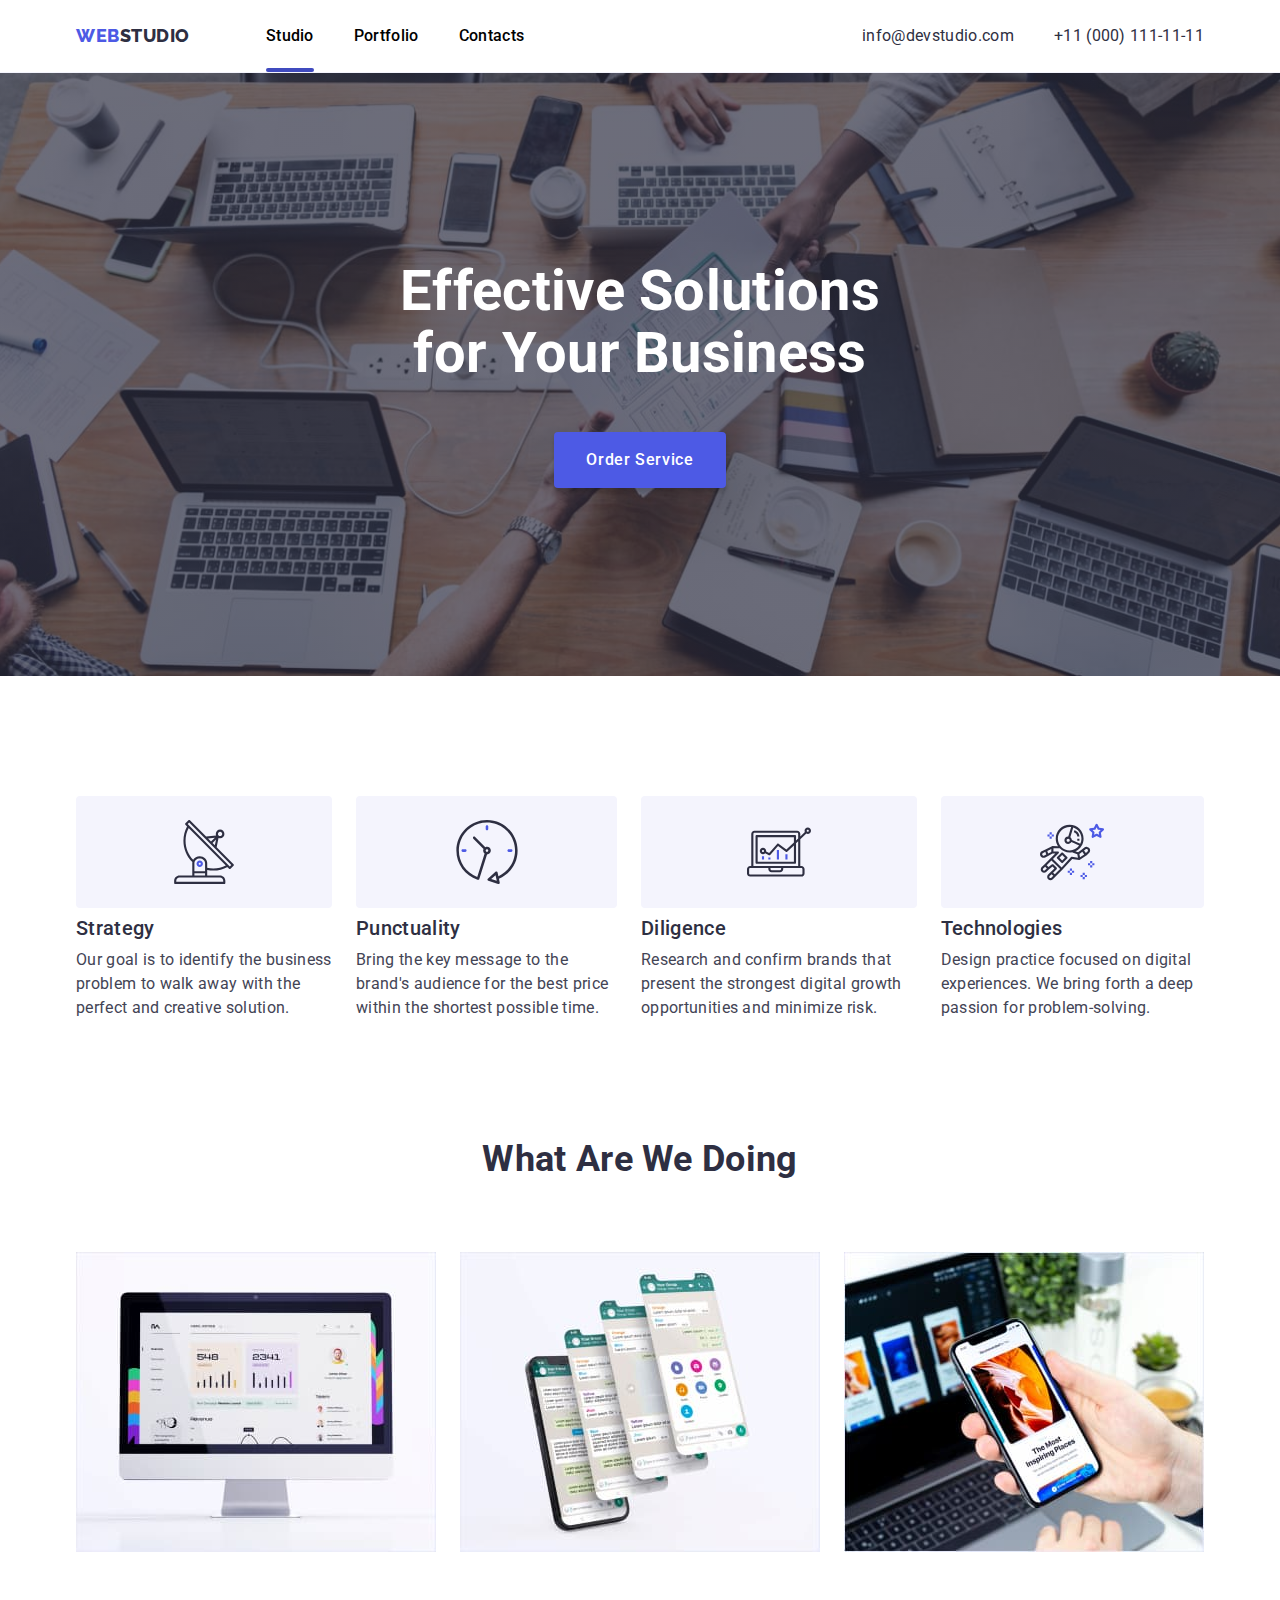
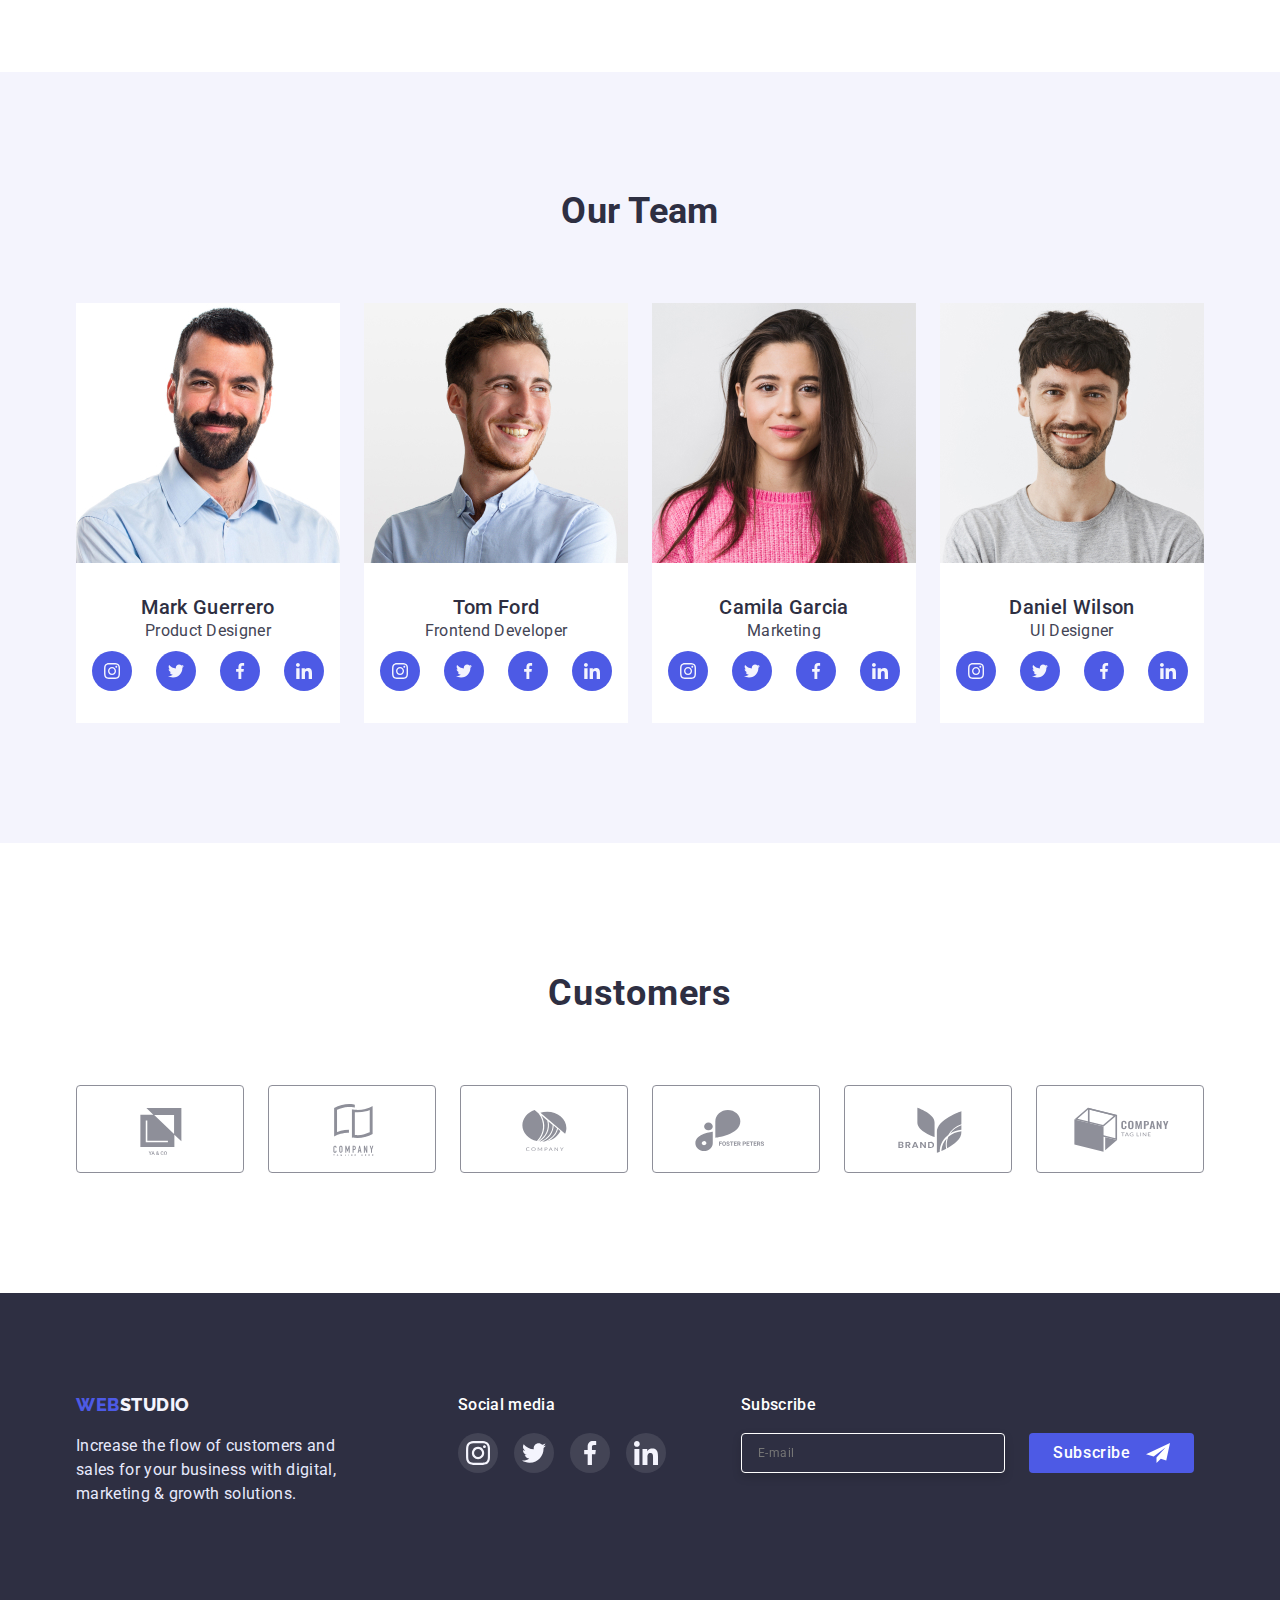
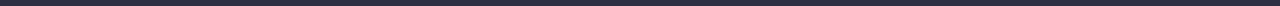
==== commit d010f39e: "hw6-4" ====
--- a/index.html
+++ b/index.html
@@ -99,8 +99,9 @@
 <label class="form-label-policy">
    <input class="form-imput-policy" type="checkbox" name="policy" id="policy">
    <span class="policy-icon"></span>
-  <label  for="policy">I accept the terms and conditions of the 
-     <a class="form-policy-link" href="">Privacy Policy</a></label>
+    <label for="policy">I accept the terms and conditions of the 
+     <a class="form-policy-link" href="">Privacy Policy</a>
+    </label>
     </label>
    </div>
 
@@ -454,10 +455,11 @@
           </ul>
         </div>
         </section>
+    </main>
     <!--footer-->
     <footer class="footer">
-      <div class="container">
-      <div class="footer-group">
+      <div class="container-footer">
+      
           <div class="footer-link">
             <a href="./index.html" class="footer-logo">
               <span class="web-logo">Web</span>Studio
--- a/css/styles.css
+++ b/css/styles.css
@@ -663,14 +663,20 @@
 /* footer */
 .footer{
     display: flex;
+    align-items: center;
     padding-top: 100px;
     padding-bottom: 100px;
     background-color: var(--primary-text-color);
 }
-.footer-group{
-    display: flex;
-    align-items: center;
-}
+.container-footer{
+    display: flex;
+    width: 1158px;
+    padding-left: 15px;
+    padding-right: 15px;
+margin-left: auto;
+margin-right: auto;
+}
+
 .footer-link{
     margin-right: 120px;
 }
